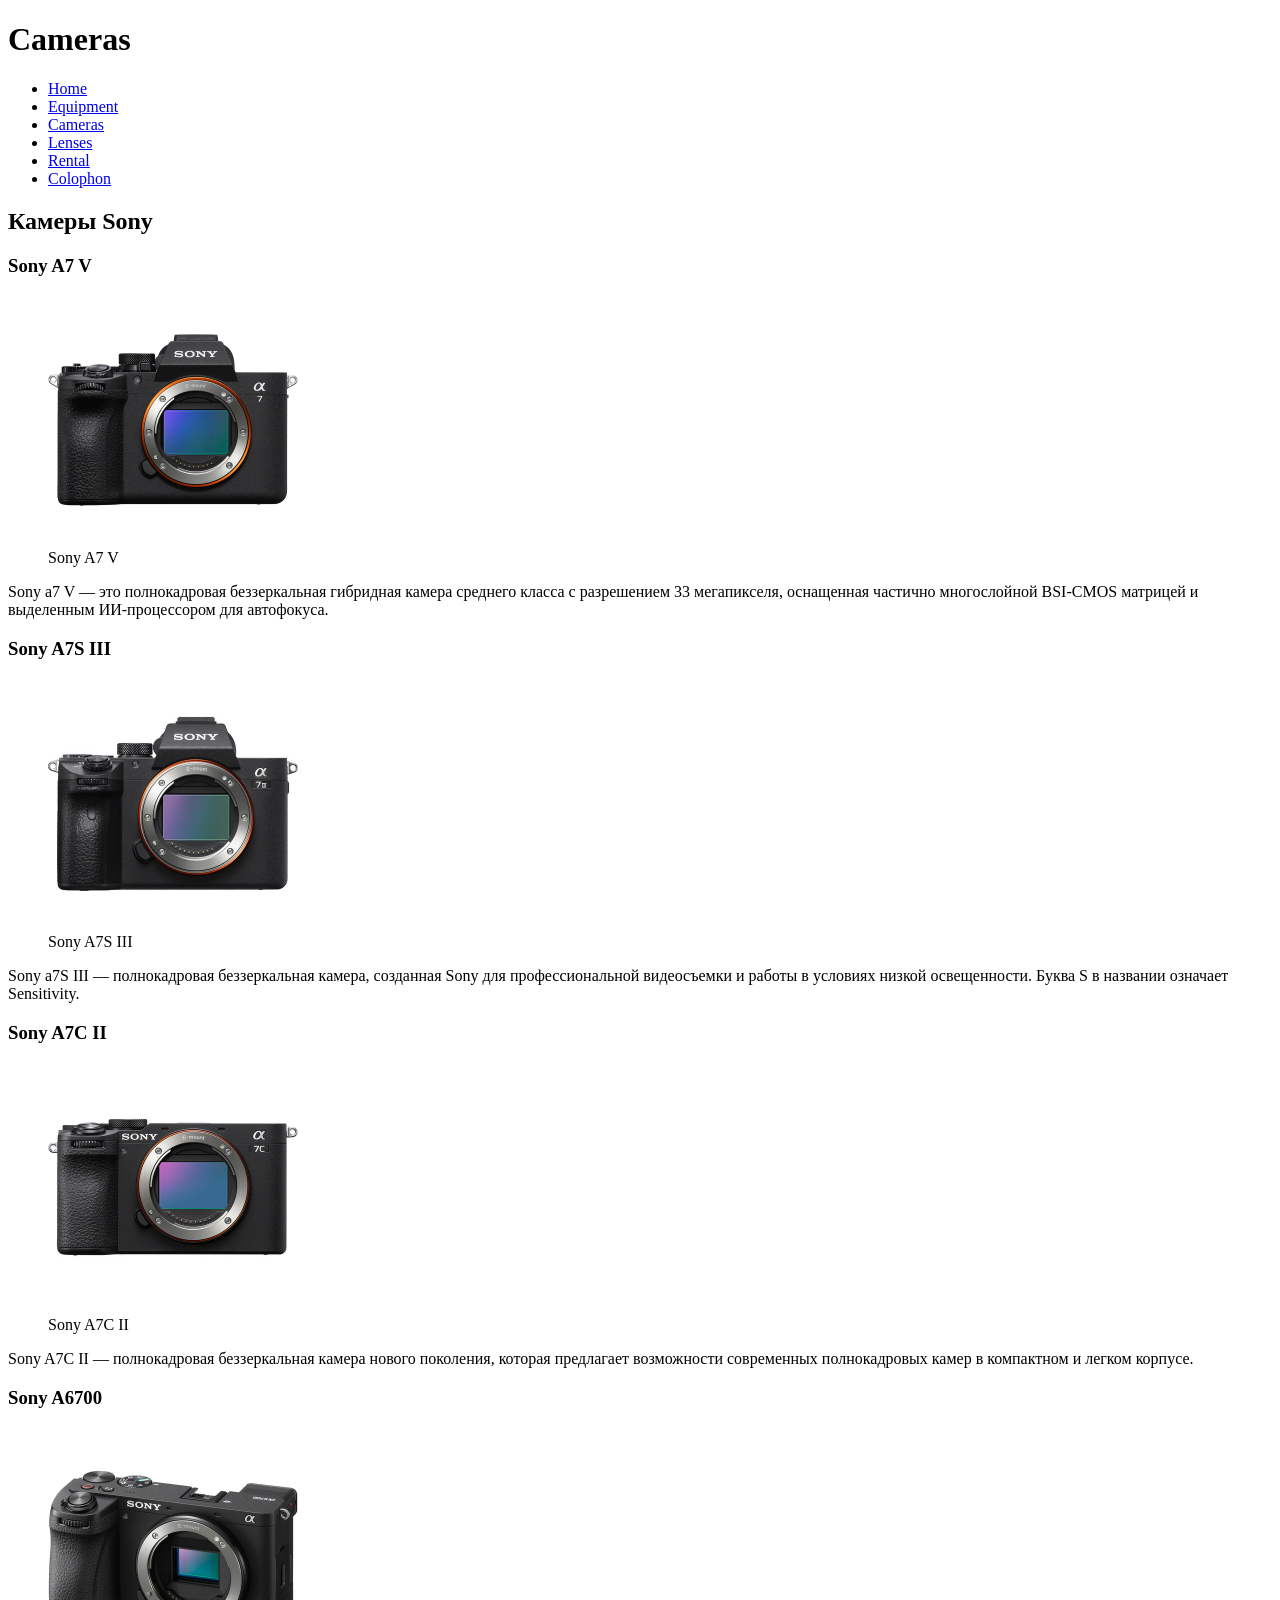
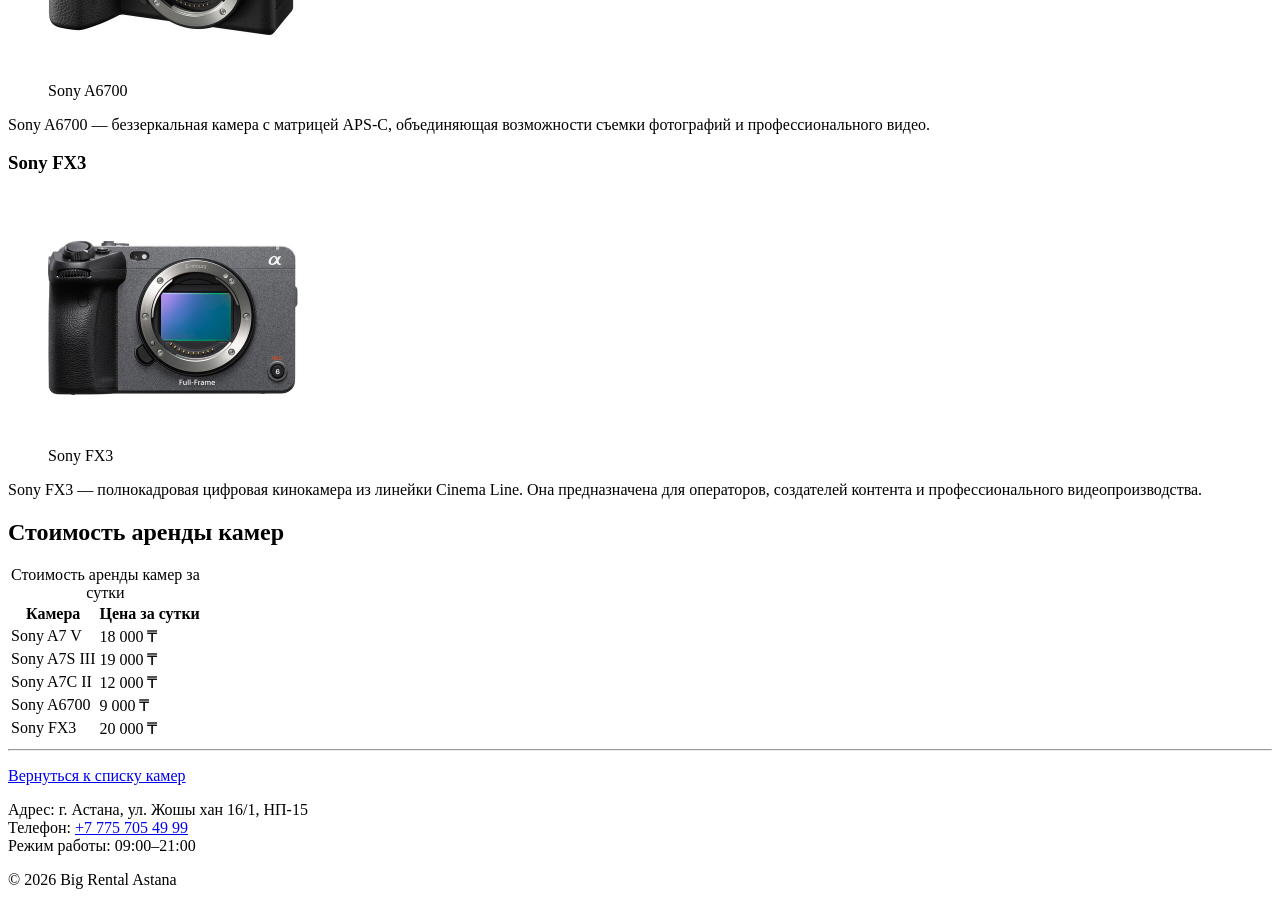
==== cameras.html @ 4da2bde3 "Initial website structure" ====
<!DOCTYPE html>
<html lang="ru">

<head>
    <meta charset="UTF-8">
    <meta name="viewport" content="width=device-width, initial-scale=1.0">

    <meta name="description"
          content="Камеры Sony в Big Rental Astana">

    <meta name="author" content="Arnur Sadyrov SE-2532">

    <title>Cameras | Big Rental Astana</title>
</head>

<body>

    <!-- Author: Arnur Sadyrov SE-2532 -->

    <header>
        <h1>Cameras</h1>
    </header>

    <nav>
        <ul>
            <li><a href="index.html">Home</a></li>
            <li><a href="equipment.html">Equipment</a></li>
            <li><a href="cameras.html">Cameras</a></li>
            <li><a href="lenses.html">Lenses</a></li>
            <li><a href="rental.html">Rental</a></li>
            <li><a href="colophon.html">Colophon</a></li>
        </ul>
    </nav>

    <main>

        <section id="camera-list">

            <!-- Each camera uses article because every model is an independent catalog item. -->

            <h2>Камеры Sony</h2>


            <article>

                <h3>Sony A7 V</h3>

                <figure>
                    <img src="images/a7v.jpg"
                         alt="Sony A7 V"
                         width="250">

                    <figcaption>Sony A7 V</figcaption>
                </figure>

                <p>
                    Sony a7 V — это полнокадровая беззеркальная гибридная
                    камера среднего класса с разрешением 33 мегапикселя,
                    оснащенная частично многослойной BSI-CMOS матрицей
                    и выделенным ИИ-процессором для автофокуса.
                </p>

            </article>


            <article>

                <h3>Sony A7S III</h3>

                <figure>
                    <img src="images/a7siii.jpg"
                         alt="Sony A7S III"
                         width="250">

                    <figcaption>Sony A7S III</figcaption>
                </figure>

                <p>
                    Sony a7S III — полнокадровая беззеркальная камера,
                    созданная Sony для профессиональной видеосъемки
                    и работы в условиях низкой освещенности.
                    Буква S в названии означает Sensitivity.
                </p>

            </article>


            <article>

                <h3>Sony A7C II</h3>

                <figure>
                    <img src="images/a7cii.jpg"
                         alt="Sony A7C II"
                         width="250">

                    <figcaption>Sony A7C II</figcaption>
                </figure>

                <p>
                    Sony A7C II — полнокадровая беззеркальная камера
                    нового поколения, которая предлагает возможности
                    современных полнокадровых камер в компактном
                    и легком корпусе.
                </p>

            </article>


            <article>

                <h3>Sony A6700</h3>

                <figure>
                    <img src="images/a6700.jpg"
                         alt="Sony A6700"
                         width="250">

                    <figcaption>Sony A6700</figcaption>
                </figure>

                <p>
                    Sony A6700 — беззеркальная камера с матрицей
                    APS-C, объединяющая возможности съемки
                    фотографий и профессионального видео.
                </p>

            </article>


            <article>

                <h3>Sony FX3</h3>

                <figure>
                    <img src="images/fx3.jpg"
                         alt="Sony FX3"
                         width="250">

                    <figcaption>Sony FX3</figcaption>
                </figure>

                <p>
                    Sony FX3 — полнокадровая цифровая кинокамера
                    из линейки Cinema Line. Она предназначена
                    для операторов, создателей контента
                    и профессионального видеопроизводства.
                </p>

            </article>

        </section>


        <section>

            <!-- A table is used because rental prices are structured real data that are easier to compare in rows and columns. -->

            <h2>Стоимость аренды камер</h2>

            <table>

                <caption>
                    Стоимость аренды камер за сутки
                </caption>

                <thead>

                    <tr>
                        <th scope="col">Камера</th>
                        <th scope="col">Цена за сутки</th>
                    </tr>

                </thead>

                <tbody>

                    <tr>
                        <td>Sony A7 V</td>
                        <td>18 000 ₸</td>
                    </tr>

                    <tr>
                        <td>Sony A7S III</td>
                        <td>19 000 ₸</td>
                    </tr>

                    <tr>
                        <td>Sony A7C II</td>
                        <td>12 000 ₸</td>
                    </tr>

                    <tr>
                        <td>Sony A6700</td>
                        <td>9 000 ₸</td>
                    </tr>

                    <tr>
                        <td>Sony FX3</td>
                        <td>20 000 ₸</td>
                    </tr>

                </tbody>

            </table>

        </section>

        <hr>

        <p>
            <a href="#camera-list">
                Вернуться к списку камер
            </a>
        </p>

    </main>

    <footer>

        <p>
            Адрес: г. Астана, ул. Жошы хан 16/1, НП-15<br>

            Телефон:
            <a href="tel:+77757054999">
                +7 775 705 49 99
            </a><br>

            Режим работы: 09:00–21:00
        </p>

        <p>&copy; 2026 Big Rental Astana</p>

    </footer>

</body>

</html>
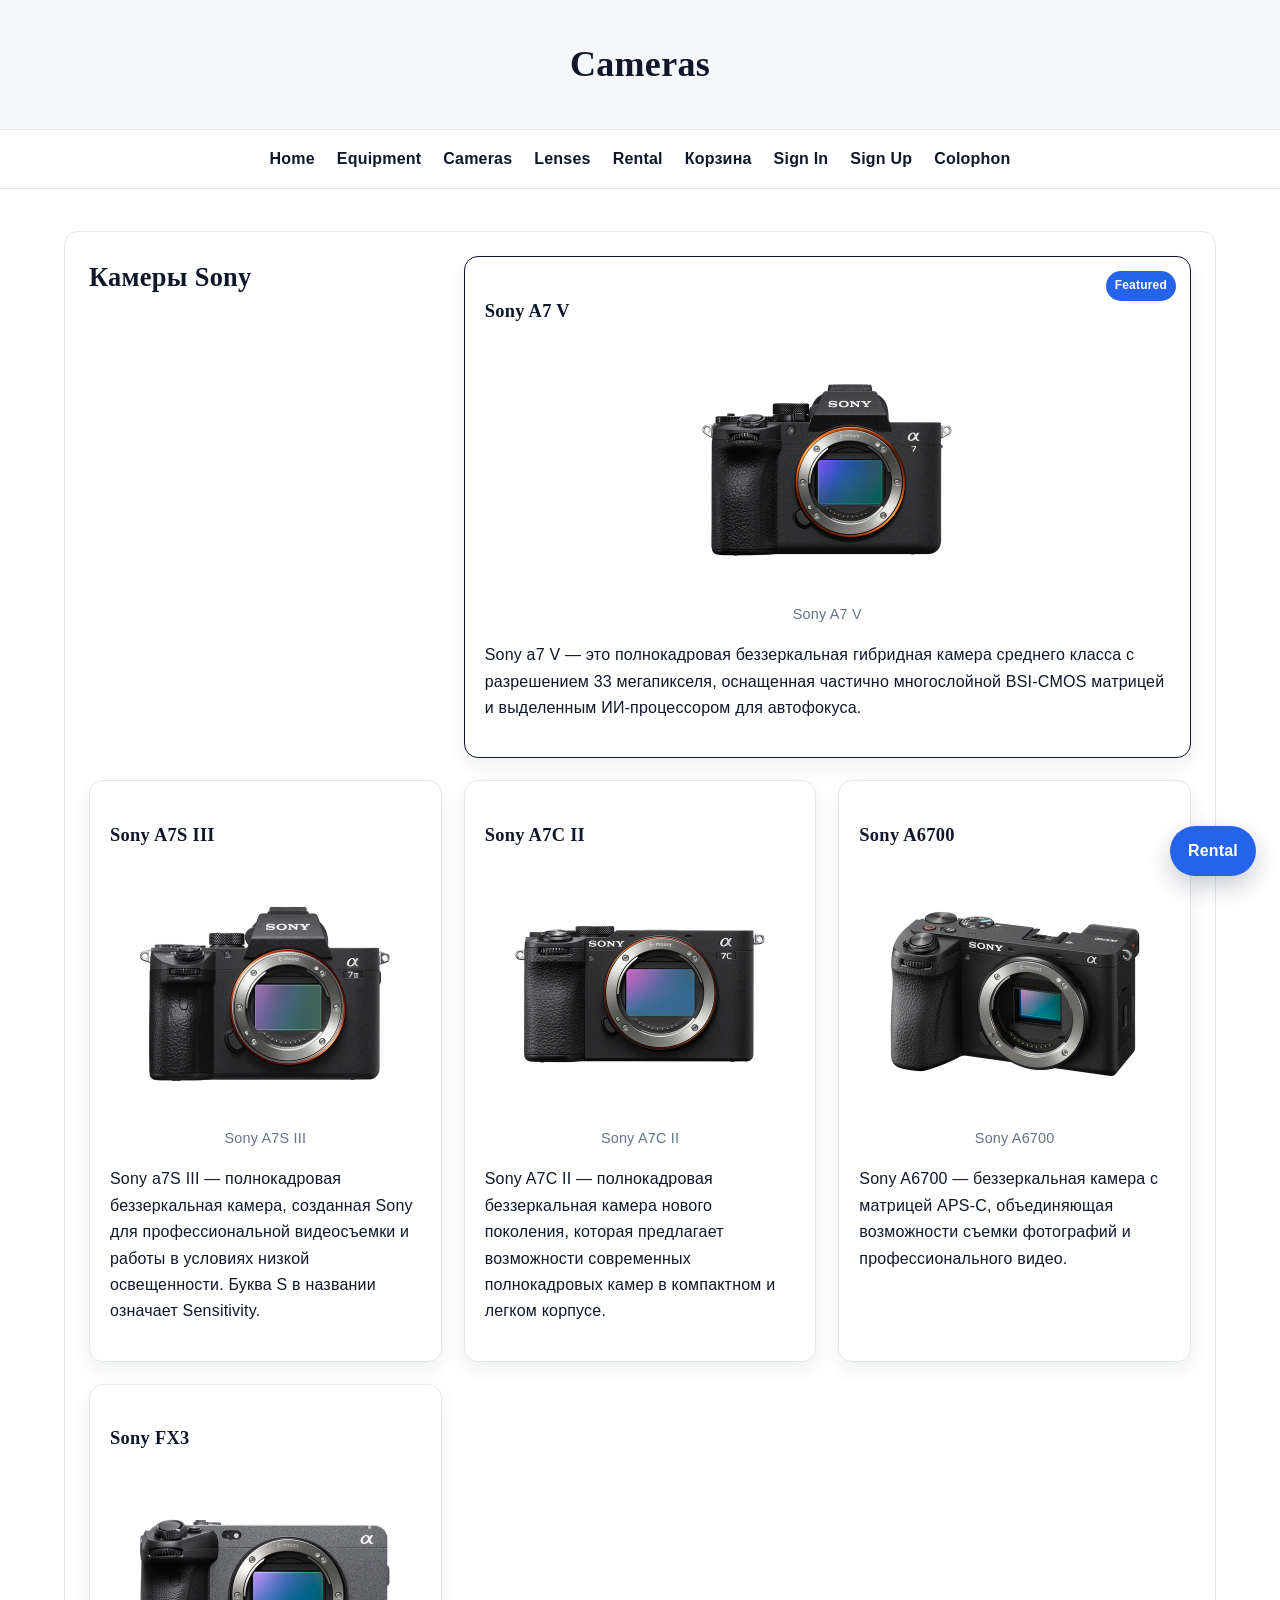
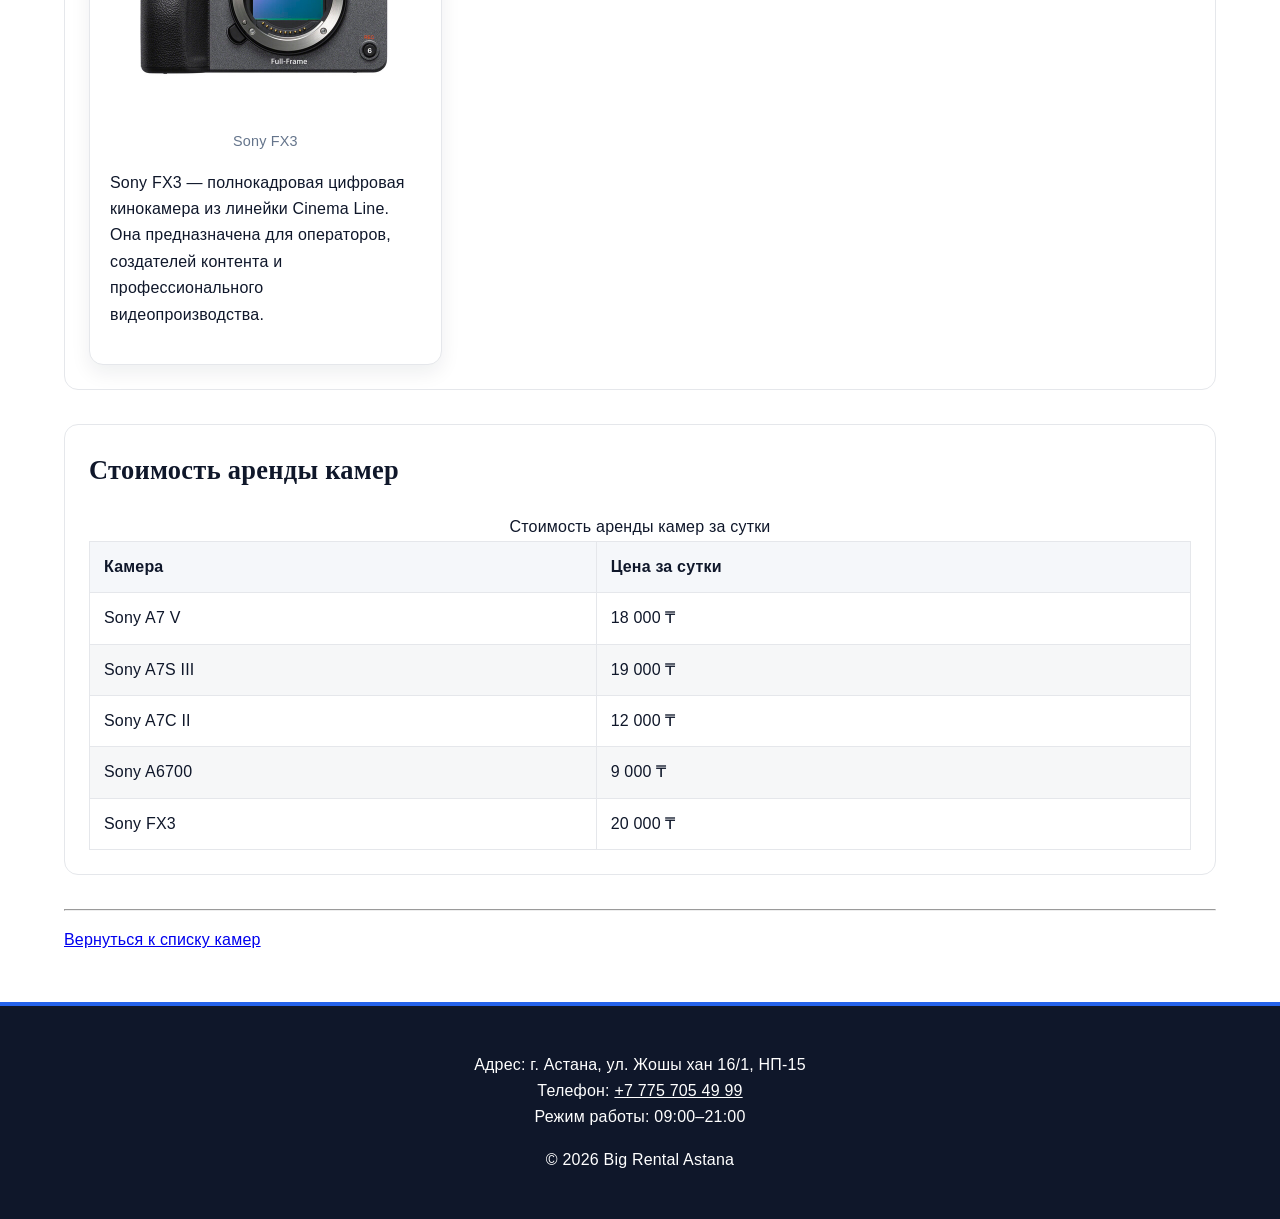
==== commit fbe70076: "Complete Assignment 2 CSS and new pages" ====
--- a/cameras.html
+++ b/cameras.html
@@ -11,46 +11,60 @@
     <meta name="author" content="Arnur Sadyrov SE-2532">
 
     <title>Cameras | Big Rental Astana</title>
+
+    <link rel="stylesheet" href="css/base.css">
+    <link rel="stylesheet" href="css/arnur.css">
 </head>
 
 <body>
 
     <!-- Author: Arnur Sadyrov SE-2532 -->
 
-    <header>
+    <header class="page-header">
         <h1>Cameras</h1>
     </header>
 
-    <nav>
+    <nav class="site-nav">
         <ul>
             <li><a href="index.html">Home</a></li>
             <li><a href="equipment.html">Equipment</a></li>
             <li><a href="cameras.html">Cameras</a></li>
             <li><a href="lenses.html">Lenses</a></li>
             <li><a href="rental.html">Rental</a></li>
+            <li><a href="cart.html">Корзина</a></li>
+            <li><a href="login.html">Sign In</a></li>
+            <li><a href="signup.html">Sign Up</a></li>
             <li><a href="colophon.html">Colophon</a></li>
         </ul>
     </nav>
 
-    <main>
-
-        <section id="camera-list">
+    <main class="page-main">
+
+        <!-- The id "camera-list" is correct because this camera catalog section is unique on the page. -->
+        <section class="content-section product-grid" id="camera-list">
 
             <!-- Each camera uses article because every model is an independent catalog item. -->
 
             <h2>Камеры Sony</h2>
 
-
-            <article>
+            <article class="product-card featured-card">
+
+                <span class="card-badge">
+                    Featured
+                </span>
 
                 <h3>Sony A7 V</h3>
 
                 <figure>
+
                     <img src="images/a7v.jpg"
                          alt="Sony A7 V"
                          width="250">
 
-                    <figcaption>Sony A7 V</figcaption>
+                    <figcaption>
+                        Sony A7 V
+                    </figcaption>
+
                 </figure>
 
                 <p>
@@ -63,16 +77,20 @@
             </article>
 
 
-            <article>
+            <article class="product-card">
 
                 <h3>Sony A7S III</h3>
 
                 <figure>
+
                     <img src="images/a7siii.jpg"
                          alt="Sony A7S III"
                          width="250">
 
-                    <figcaption>Sony A7S III</figcaption>
+                    <figcaption>
+                        Sony A7S III
+                    </figcaption>
+
                 </figure>
 
                 <p>
@@ -85,16 +103,20 @@
             </article>
 
 
-            <article>
+            <article class="product-card">
 
                 <h3>Sony A7C II</h3>
 
                 <figure>
+
                     <img src="images/a7cii.jpg"
                          alt="Sony A7C II"
                          width="250">
 
-                    <figcaption>Sony A7C II</figcaption>
+                    <figcaption>
+                        Sony A7C II
+                    </figcaption>
+
                 </figure>
 
                 <p>
@@ -107,16 +129,20 @@
             </article>
 
 
-            <article>
+            <article class="product-card">
 
                 <h3>Sony A6700</h3>
 
                 <figure>
+
                     <img src="images/a6700.jpg"
                          alt="Sony A6700"
                          width="250">
 
-                    <figcaption>Sony A6700</figcaption>
+                    <figcaption>
+                        Sony A6700
+                    </figcaption>
+
                 </figure>
 
                 <p>
@@ -128,16 +154,20 @@
             </article>
 
 
-            <article>
+            <article class="product-card">
 
                 <h3>Sony FX3</h3>
 
                 <figure>
+
                     <img src="images/fx3.jpg"
                          alt="Sony FX3"
                          width="250">
 
-                    <figcaption>Sony FX3</figcaption>
+                    <figcaption>
+                        Sony FX3
+                    </figcaption>
+
                 </figure>
 
                 <p>
@@ -152,13 +182,13 @@
         </section>
 
 
-        <section>
+        <section class="content-section price-section">
 
             <!-- A table is used because rental prices are structured real data that are easier to compare in rows and columns. -->
 
             <h2>Стоимость аренды камер</h2>
 
-            <table>
+            <table class="price-table">
 
                 <caption>
                     Стоимость аренды камер за сутки
@@ -216,7 +246,11 @@
 
     </main>
 
-    <footer>
+    <a class="fixed-rental-link" href="rental.html">
+        Rental
+    </a>
+
+    <footer class="site-footer">
 
         <p>
             Адрес: г. Астана, ул. Жошы хан 16/1, НП-15<br>
--- a/css/base.css
+++ b/css/base.css
@@ -0,0 +1,187 @@
+/*
+Big Rental Astana palette:
+#0f172a - deep navy for strong text and footer, matching a professional camera-rental feel
+#ffffff - clean neutral background that keeps product content easy to read
+#e5e7eb - light gray for borders and quiet surfaces
+#2563eb - brand-like blue accent for links and actions
+#64748b - muted slate for secondary information
+*/
+
+* {
+    box-sizing: border-box;
+}
+
+body {
+    margin: 0;
+    background-color: #ffffff;
+    color: #0f172a;
+    font-family: Arial, Helvetica, sans-serif;
+    font-size: 16px;
+    font-weight: 400;
+    line-height: 1.65;
+    letter-spacing: 0.2px;
+}
+
+/* Grouping selector: gives all heading levels one deliberate display font. */
+h1,
+h2,
+h3 {
+    font-family: Georgia, "Times New Roman", serif;
+    letter-spacing: 0.3px;
+}
+
+h1 {
+    font-size: 2.25rem;
+    font-weight: 700;
+}
+
+h2 {
+    font-size: 1.65rem;
+    font-weight: 700;
+}
+
+h3 {
+    font-size: 1.15rem;
+    font-weight: 700;
+}
+
+/* Centering technique 1:
+   Flexbox is suitable because the header has one main item. */
+.page-header {
+    min-height: 130px;
+    padding: 28px;
+    display: flex;
+    justify-content: center;
+    align-items: center;
+    text-align: center;
+    background-color: rgb(245, 247, 250);
+    border-bottom: 1px solid #e5e7eb;
+}
+
+.page-header h1 {
+    margin: 0;
+}
+
+/* Child selector:
+   matches only the ul that is a direct child of nav. */
+.site-nav > ul {
+    margin: 0;
+    padding: 16px 24px;
+    list-style: none;
+
+    display: flex;
+    flex-direction: row;
+    flex-wrap: wrap;
+    justify-content: center;
+    align-items: center;
+    gap: 22px;
+
+    border-bottom: 1px solid #e5e7eb;
+}
+
+.site-nav a {
+    color: #2563eb;
+    text-decoration: none;
+    font-weight: 700;
+}
+
+.site-nav a:hover {
+    text-decoration: underline;
+}
+
+.site-nav a:focus {
+    outline: 2px solid #2563eb;
+    outline-offset: 4px;
+}
+
+/* :first-child matches the first navigation item only. */
+.site-nav li:first-child a {
+    text-decoration-thickness: 2px;
+}
+
+/* Centering technique 2:
+   margin auto centers the fixed-width main content block. */
+.page-main {
+    width: 90%;
+    max-width: 1180px;
+    margin: 42px auto;
+}
+
+/* Descendant selector:
+   matches paragraphs anywhere inside main. */
+main p {
+    max-width: 78ch;
+}
+
+/*
+Margin-collapse note:
+Without padding/border on .content-section, the first heading's top margin can
+collapse with its parent. The section padding creates a clear spacing boundary.
+*/
+.content-section {
+    margin: 0 0 34px;
+    padding: 24px;
+    border: 1px solid #e5e7eb;
+    border-radius: 14px;
+    background-color: #ffffff;
+}
+
+.content-section > h2 {
+    margin-top: 0;
+}
+
+/* Adjacent sibling selector:
+   matches the first paragraph immediately after an h2. */
+h2 + p {
+    margin-top: 8px;
+}
+
+/* Attribute selector:
+   matches external links that open in a new tab. */
+a[target="_blank"]::after {
+    content: " ↗";
+    font-size: 0.85em;
+}
+
+.site-footer {
+    /*
+    position: static keeps the footer in normal document flow
+    after the page content.
+    */
+    position: static;
+
+    margin-top: 48px;
+    padding: 30px 24px;
+    text-align: center;
+
+    background-color: #0f172a;
+    color: white;
+
+    border-top: 4px solid #2563eb;
+}
+
+.site-footer a {
+    color: white;
+}
+
+.fixed-rental-link {
+    position: fixed;
+    right: 24px;
+    bottom: 24px;
+    z-index: 20;
+
+    padding: 12px 18px;
+    border-radius: 999px;
+
+    background-color: #2563eb;
+    color: white;
+
+    text-decoration: none;
+    font-weight: 700;
+
+    box-shadow: 0 10px 24px rgba(15, 23, 42, 0.22);
+}
+
+.fixed-rental-link:hover {
+    text-decoration: underline;
+}
--- a/css/arnur.css
+++ b/css/arnur.css
@@ -0,0 +1,249 @@
+/*
+Arnur Sadyrov — personal stylesheet for Assignment 2.
+base.css loads first; this file loads second, so equally specific rules here
+can override base.css through normal cascade/load order.
+*/
+
+/* Cascade/load-order demonstration: this overrides the base navigation link color. */
+.site-nav a {
+    color: #0f172a;
+}
+
+/* Less-obvious selector: the > means only direct child articles of these grids. */
+.product-grid > article {
+    min-width: 0;
+}
+
+/*
+Grid is better than Flexbox here because the catalog needs aligned rows AND columns.
+repeat(), minmax(), fr units and gap make the card layout consistent.
+*/
+.product-grid {
+    display: grid;
+    grid-template-columns: repeat(3, minmax(220px, 1fr));
+    gap: 22px;
+}
+
+/* The first featured product intentionally spans two columns. */
+.product-grid .featured-card {
+    grid-column: span 2;
+}
+
+.product-card {
+    position: relative;
+    padding: 20px;
+    border: 1px solid #e5e7eb;
+    border-radius: 14px;
+    background-color: #ffffff;
+    box-shadow: 0 8px 20px rgba(15, 23, 42, 0.07);
+}
+
+/* position: relative makes the card the containing block for the absolute badge. */
+
+.product-card figure {
+    margin: 0 0 14px;
+
+    /* Centering technique 3:
+       Grid is used because it easily centers the image and caption. */
+    display: grid;
+    place-items: center;
+    gap: 8px;
+}
+
+.product-card img {
+    display: block;
+    max-width: 100%;
+    height: auto;
+    border-radius: 10px;
+}
+
+.product-card figcaption {
+    color: #64748b;
+    font-size: 0.9rem;
+}
+
+/* Absolute positioning places the badge inside the relative product card. */
+.card-badge {
+    position: absolute;
+    top: 14px;
+    right: 14px;
+    padding: 5px 9px;
+    border-radius: 999px;
+    background-color: #2563eb;
+    color: white;
+    font-size: 0.75rem;
+    font-weight: 700;
+}
+
+/*
+Specificity experiment rule 1.
+Specificity = 0-2-0 (.product-card + .featured-card).
+This rule loses to the ID-based rule below.
+*/
+.product-card.featured-card {
+    border-color: #2563eb;
+}
+
+/*
+Specificity experiment rule 2.
+Specificity = 1-1-0 (#camera-list + .featured-card).
+This wins without !important because an ID is more specific than two classes.
+*/
+#camera-list .featured-card {
+    border-color: #0f172a;
+}
+
+/* Camera and lens price tables share one reusable class. */
+.price-table,
+.cart-table {
+    width: 100%;
+    border-collapse: collapse;
+    margin-top: 18px;
+}
+
+.price-table th,
+.price-table td,
+.cart-table th,
+.cart-table td {
+    padding: 12px 14px;
+    border: 1px solid #e5e7eb;
+    text-align: left;
+}
+
+.price-table thead,
+.cart-table thead {
+    background-color: rgb(245, 247, 250);
+}
+
+.price-table tbody tr:nth-child(2n),
+.cart-table tbody tr:nth-child(2n) {
+    background-color: rgba(229, 231, 235, 0.35);
+}
+
+/* Flexbox block #2:
+   equipment categories can wrap and each item can grow or shrink. */
+.equipment-categories {
+    padding: 0;
+    list-style: none;
+    display: flex;
+    flex-direction: row;
+    flex-wrap: wrap;
+    gap: 20px;
+}
+
+.equipment-categories > li {
+    flex: 1 1 280px;
+    padding: 18px;
+    border: 1px solid #e5e7eb;
+    border-radius: 12px;
+}
+
+/* Float demonstration:
+   the image sits inside the opening paragraph. */
+.about-float {
+    float: left;
+    width: 220px;
+    margin: 0 22px 14px 0;
+    border-radius: 12px;
+}
+
+/*
+Without clear, this paragraph could continue wrapping beside the floated image.
+clear moves it below the float.
+*/
+.clear-after-float {
+    clear: both;
+}
+
+.contact-card {
+    margin: 24px 0;
+    padding: 22px;
+    border-left: 5px solid #2563eb;
+    background-color: rgb(245, 247, 250);
+}
+
+/* Form styling shared by rental, login and signup. */
+.rental-form,
+.auth-form {
+    max-width: 760px;
+}
+
+.form-grid,
+.auth-fieldset {
+    padding: 24px;
+    border: 1px solid #e5e7eb;
+    border-radius: 12px;
+}
+
+/* Attribute selector:
+   matches only inputs whose type is email. */
+input[type="email"] {
+    border-left: 4px solid #2563eb;
+}
+
+input,
+select,
+textarea,
+button {
+    font: inherit;
+}
+
+input,
+select,
+textarea {
+    max-width: 100%;
+    padding: 10px 12px;
+    border: 1px solid #64748b;
+    border-radius: 8px;
+    background-color: #ffffff;
+}
+
+input:focus,
+select:focus,
+textarea:focus {
+    outline: 2px solid #2563eb;
+    outline-offset: 2px;
+}
+
+button {
+    padding: 10px 16px;
+    border: 1px solid #0f172a;
+    border-radius: 8px;
+    background-color: #0f172a;
+    color: white;
+    cursor: pointer;
+}
+
+button:hover {
+    background-color: #2563eb;
+}
+
+.action-row {
+    display: flex;
+    flex-wrap: wrap;
+    gap: 10px;
+    align-items: center;
+}
+
+.auth-section,
+.cart-section {
+    max-width: 780px;
+    margin: 0 auto;
+}
+
+.cart-note {
+    color: #64748b;
+}
+
+.cart-total {
+    text-align: right;
+    font-size: 1.15rem;
+}
+
+/* Pseudo-element:
+   adds a visual label without adding extra HTML text. */
+.cart-total::before {
+    content: "Total: ";
+    color: #64748b;
+    font-weight: 400;
+}
